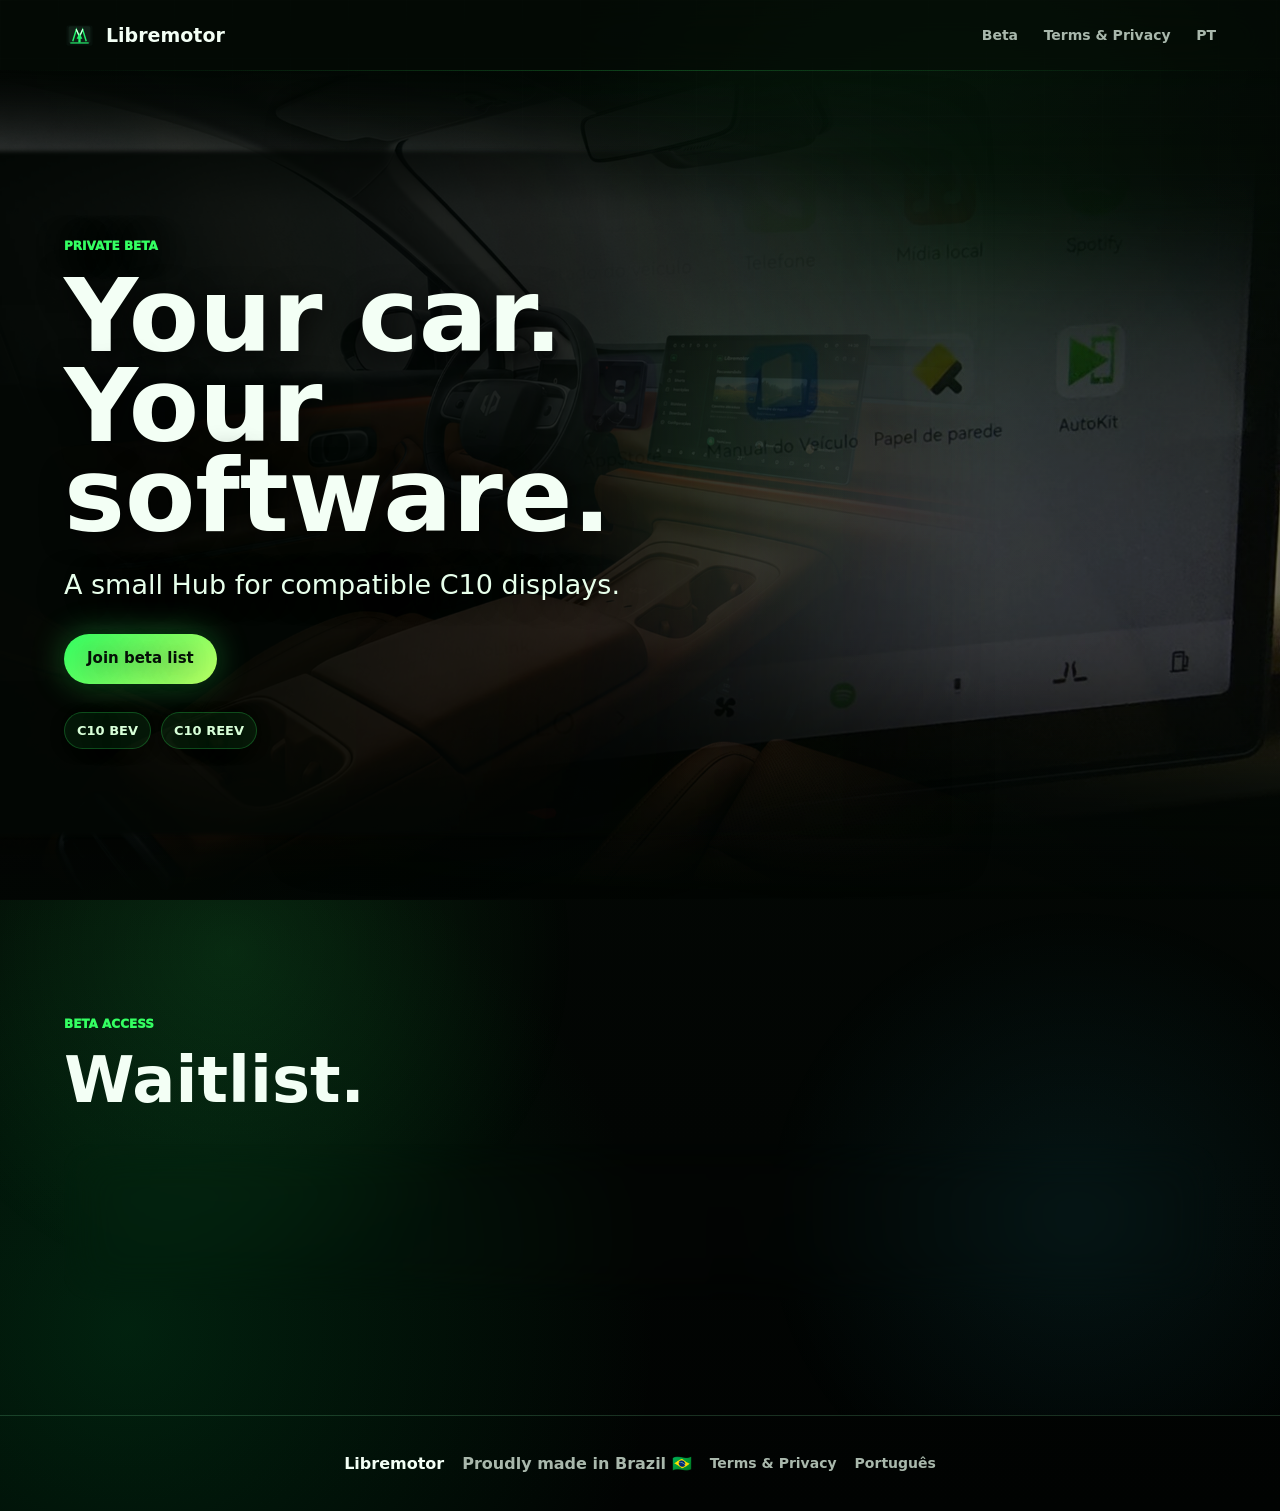
==== index.html @ 32a4e93a "Rewrite terms and privacy pages" ====
<!doctype html>
<html lang="en">
  <head>
    <meta charset="utf-8">
    <meta name="viewport" content="width=device-width, initial-scale=1">
    <meta
      name="description"
      content="Libremotor is a private beta Hub for compatible C10 vehicle displays, with owner-verified activation and local app builds."
    >
    <title>Libremotor - Private beta for vehicle displays</title>
    <link rel="icon" href="/assets/libremotor-icon.svg" type="image/svg+xml">
    <link rel="stylesheet" href="/styles.css">
    <script src="/signup.js" defer></script>
  </head>
  <body>
    <header class="topbar">
      <a class="brand" href="/" aria-label="Libremotor home">
        <span class="brand-mark" aria-hidden="true"></span>
        <span>Libremotor</span>
      </a>
      <nav aria-label="Primary navigation">
        <a href="#beta">Beta</a>
        <a href="/terms/">Terms & Privacy</a>
        <a href="/pt-BR/">PT</a>
      </nav>
    </header>

    <main>
      <section class="hero">
        <div class="hero-copy">
          <p class="eyebrow">Private beta</p>
          <h1>Your car. Your software.</h1>
          <p class="lead">
            A small Hub for compatible C10 displays.
          </p>
          <div class="hero-actions">
            <a class="button primary" href="#beta">Join beta list</a>
          </div>
          <div class="signal-row" aria-label="Current beta focus">
            <span>C10 BEV</span>
            <span>C10 REEV</span>
          </div>
        </div>
      </section>

      <section class="section beta" id="beta">
        <div class="section-title narrow">
          <p class="eyebrow">Beta access</p>
          <h2>Waitlist.</h2>
        </div>
        <form
          class="interest-form"
          data-interest-form
          data-locale="en"
          data-loading="Sending interest..."
          data-success="Interest recorded. We will contact you when your beta slot is ready."
          data-error="Could not submit right now. Please try again in a moment."
        >
          <label class="form-field">
            <span>Email</span>
            <input name="email" type="email" autocomplete="email" placeholder="you@example.com" required>
          </label>
          <label class="form-field">
            <span>Vehicle</span>
            <select name="vehicle_type" required>
              <option value="">Choose model</option>
              <option value="c10_bev">C10 BEV</option>
              <option value="c10_reev">C10 REEV</option>
            </select>
          </label>
          <label class="form-field">
            <span>Country</span>
            <input name="country" autocomplete="country-name" list="country-options-en" placeholder="Brazil" required>
          </label>
          <datalist id="country-options-en">
            <option value="Brazil"></option>
            <option value="Portugal"></option>
            <option value="United Kingdom"></option>
            <option value="Germany"></option>
            <option value="France"></option>
            <option value="Spain"></option>
            <option value="China"></option>
            <option value="United States"></option>
          </datalist>
          <button class="button primary" type="submit">Join beta list</button>
          <p class="form-status" role="status" data-form-status></p>
        </form>
      </section>
    </main>

    <footer>
      <span>Libremotor</span>
      <span class="footer-made">Proudly made in Brazil 🇧🇷</span>
      <a href="/terms/">Terms & Privacy</a>
      <a href="/pt-BR/">Português</a>
    </footer>
  </body>
</html>
---- styles.css ----
:root {
  color-scheme: dark;
  --bg: #030704;
  --bg-soft: #07100a;
  --panel: rgba(8, 17, 11, 0.76);
  --panel-strong: rgba(10, 24, 15, 0.92);
  --line: rgba(141, 255, 178, 0.18);
  --text: #f3fff5;
  --muted: #a9b8ac;
  --dim: rgba(243, 255, 245, 0.13);
  --green: #34ff62;
  --green-deep: #009940;
  --mint: #d8ffd8;
  --cyan: #39e8ff;
  --shadow: 0 34px 120px rgba(0, 0, 0, 0.55);
}

* {
  box-sizing: border-box;
}

html {
  scroll-behavior: smooth;
}

body {
  background:
    radial-gradient(circle at 74% 18%, rgba(52, 255, 98, 0.18), transparent 28%),
    radial-gradient(circle at 10% 88%, rgba(0, 153, 64, 0.2), transparent 30%),
    linear-gradient(180deg, #06110a 0%, #030704 52%, #010302 100%);
  color: var(--text);
  font-family: Inter, ui-sans-serif, system-ui, -apple-system, BlinkMacSystemFont, "Segoe UI", sans-serif;
  line-height: 1.5;
  margin: 0;
}

body::before {
  background:
    linear-gradient(rgba(216, 255, 216, 0.035) 1px, transparent 1px),
    linear-gradient(90deg, rgba(216, 255, 216, 0.025) 1px, transparent 1px);
  background-size: 58px 58px;
  content: "";
  inset: 0;
  mask-image: linear-gradient(to bottom, #000, transparent 74%);
  pointer-events: none;
  position: fixed;
}

body::after {
  background: linear-gradient(90deg, transparent, rgba(52, 255, 98, 0.24), transparent);
  content: "";
  height: 1px;
  left: 0;
  opacity: 0.9;
  position: fixed;
  right: 0;
  top: 70px;
  z-index: 30;
}

a {
  color: inherit;
}

.topbar {
  align-items: center;
  backdrop-filter: blur(22px);
  background: rgba(3, 7, 4, 0.72);
  display: flex;
  justify-content: space-between;
  min-height: 70px;
  padding: 0 clamp(18px, 5vw, 72px);
  position: sticky;
  top: 0;
  z-index: 20;
}

.brand,
nav,
footer,
.hero-actions,
.signal-row {
  align-items: center;
  display: flex;
}

.brand {
  font-size: 19px;
  font-weight: 850;
  gap: 11px;
  text-decoration: none;
}

.brand-mark {
  background: url("/assets/libremotor-icon.svg") center / contain no-repeat;
  display: inline-block;
  height: 31px;
  width: 31px;
}

.brand-mark.large {
  flex: 0 0 52px;
  height: 52px;
  width: 52px;
}

nav {
  gap: clamp(12px, 2vw, 28px);
}

nav a,
footer a {
  color: var(--muted);
  font-size: 14px;
  font-weight: 800;
  text-decoration: none;
}

nav a:hover,
footer a:hover {
  color: var(--text);
}

.hero {
  align-items: center;
  background:
    radial-gradient(circle at 54% 48%, rgba(52, 255, 98, 0.22), transparent 24%),
    linear-gradient(90deg, rgba(3, 7, 4, 0.96) 0%, rgba(3, 7, 4, 0.68) 38%, rgba(3, 7, 4, 0.46) 55%, rgba(3, 7, 4, 0.76) 100%);
  display: flex;
  min-height: calc(100vh - 70px);
  overflow: hidden;
  padding: 72px clamp(18px, 5vw, 72px) 56px;
  position: relative;
  isolation: isolate;
}

.hero::before {
  background-image:
    linear-gradient(180deg, rgba(3, 7, 4, 0.84) 0%, transparent 18%, transparent 82%, rgba(3, 7, 4, 0.9) 100%),
    linear-gradient(90deg, rgba(3, 7, 4, 0.12), rgba(3, 7, 4, 0.58) 68%, rgba(3, 7, 4, 0.98)),
    url("/assets/media/libremotor-cabin.jpg");
  background-position: center, center, center left;
  background-repeat: no-repeat;
  background-size: cover, cover, auto 108%;
  content: "";
  filter: saturate(1.04) contrast(1.05);
  inset: 0;
  mask-composite: intersect;
  mask-image:
    linear-gradient(90deg, #000 0%, rgba(0, 0, 0, 0.96) 34%, rgba(0, 0, 0, 0.42) 61%, transparent 78%),
    linear-gradient(180deg, transparent 0%, #000 16%, #000 84%, transparent 100%);
  opacity: 0.74;
  position: absolute;
  transform: none;
  transform-origin: center left;
  z-index: -3;
  -webkit-mask-composite: source-in;
  -webkit-mask-image:
    linear-gradient(90deg, #000 0%, rgba(0, 0, 0, 0.96) 34%, rgba(0, 0, 0, 0.42) 61%, transparent 78%),
    linear-gradient(180deg, transparent 0%, #000 16%, #000 84%, transparent 100%);
}

.hero::after {
  background-image:
    linear-gradient(180deg, rgba(3, 7, 4, 0.94) 0%, transparent 17%, transparent 82%, rgba(3, 7, 4, 0.98) 100%),
    linear-gradient(270deg, rgba(3, 7, 4, 0.1), rgba(3, 7, 4, 0.5) 58%, rgba(3, 7, 4, 0.98)),
    url("/assets/media/headunit-soft.png");
  background-position: center, center, center right;
  background-repeat: no-repeat;
  background-size: cover, cover, auto 82%;
  content: "";
  filter: saturate(1.08) contrast(0.98);
  inset: 0;
  mask-composite: intersect;
  mask-image:
    linear-gradient(270deg, #000 0%, rgba(0, 0, 0, 0.98) 36%, rgba(0, 0, 0, 0.38) 64%, transparent 80%),
    linear-gradient(180deg, transparent 0%, #000 18%, #000 82%, transparent 100%);
  opacity: 0.7;
  position: absolute;
  transform: none;
  transform-origin: center right;
  z-index: -4;
  -webkit-mask-composite: source-in;
  -webkit-mask-image:
    linear-gradient(270deg, #000 0%, rgba(0, 0, 0, 0.98) 36%, rgba(0, 0, 0, 0.38) 64%, transparent 80%),
    linear-gradient(180deg, transparent 0%, #000 18%, #000 82%, transparent 100%);
}

.hero-copy,
.section,
footer {
  position: relative;
  z-index: 1;
}

.hero-copy {
  max-width: 760px;
  text-shadow: 0 3px 28px rgba(0, 0, 0, 0.74);
}

.hero-copy::before {
  background:
    radial-gradient(circle at 0% 50%, rgba(3, 7, 4, 0.92), rgba(3, 7, 4, 0.48) 50%, transparent 76%),
    linear-gradient(90deg, rgba(3, 7, 4, 0.92), transparent);
  content: "";
  filter: blur(2px);
  inset: -86px -130px -86px -72px;
  position: absolute;
  z-index: -1;
}

.eyebrow {
  color: var(--green);
  font-size: 12px;
  font-weight: 950;
  letter-spacing: 0;
  margin: 0 0 16px;
  text-transform: uppercase;
}

h1,
h2,
p {
  margin-top: 0;
}

h1 {
  font-size: clamp(58px, 8vw, 118px);
  letter-spacing: 0;
  line-height: 0.88;
  margin-bottom: 26px;
  text-wrap: balance;
}

h2 {
  font-size: clamp(34px, 5vw, 72px);
  letter-spacing: 0;
  line-height: 0.98;
  margin-bottom: 18px;
  text-wrap: balance;
}

p {
  color: var(--muted);
}

.lead {
  color: #e7ffeb;
  font-size: clamp(19px, 2.2vw, 27px);
  line-height: 1.34;
  max-width: 650px;
}

.button {
  align-items: center;
  border-radius: 999px;
  display: inline-flex;
  font-size: 15px;
  font-weight: 900;
  justify-content: center;
  min-height: 50px;
  padding: 0 23px;
  text-decoration: none;
  transition: transform 160ms ease, border-color 160ms ease, background 160ms ease;
}

.button:hover {
  transform: translateY(-2px);
}

.button.primary {
  background: linear-gradient(135deg, var(--green), #b9ff63);
  border: 0;
  box-shadow: 0 0 34px rgba(52, 255, 98, 0.33);
  color: #041006;
}

.hero-actions {
  flex-wrap: wrap;
  gap: 12px;
  margin-top: 30px;
}

.signal-row {
  flex-wrap: wrap;
  gap: 10px;
  margin-top: 28px;
}

.signal-row span {
  background: rgba(52, 255, 98, 0.08);
  border: 1px solid rgba(52, 255, 98, 0.24);
  border-radius: 999px;
  color: var(--mint);
  font-size: 13px;
  font-weight: 850;
  padding: 8px 12px;
}

.section {
  padding: clamp(64px, 9vw, 124px) clamp(18px, 5vw, 72px);
}

.section-title {
  max-width: 860px;
}

.section-title.narrow {
  max-width: 740px;
}

.content {
  position: relative;
  z-index: 1;
}

.document {
  font-size: 17px;
  line-height: 1.68;
  margin: 0 auto;
  max-width: 1160px;
  padding: 74px clamp(18px, 5vw, 72px) 104px;
}

.document-hero {
  border-bottom: 1px solid var(--line);
  margin-bottom: 34px;
  padding-bottom: 34px;
}

.document h1 {
  font-size: 64px;
  letter-spacing: 0;
  line-height: 1;
  margin-bottom: 18px;
  max-width: 760px;
}

.document h2 {
  font-size: 30px;
  letter-spacing: 0;
  line-height: 1.14;
  margin: 0 0 12px;
}

.document h3 {
  color: var(--text);
  font-size: 18px;
  line-height: 1.28;
  margin: 0 0 10px;
}

.document p {
  color: rgba(232, 244, 234, 0.78);
  margin-bottom: 0;
}

.document-lead {
  color: #effff1;
  font-size: 23px;
  line-height: 1.38;
  max-width: 760px;
}

.policy-grid {
  display: grid;
  gap: 12px;
  grid-template-columns: repeat(4, minmax(0, 1fr));
  margin: 34px 0 62px;
}

.policy-card {
  background: rgba(255, 255, 255, 0.045);
  border: 1px solid rgba(141, 255, 178, 0.16);
  border-radius: 8px;
  min-width: 0;
  padding: 18px;
}

.policy-card span {
  color: var(--green);
  display: inline-block;
  font-size: 12px;
  font-weight: 950;
  margin-bottom: 16px;
}

.policy-card h2 {
  font-size: 20px;
  margin-bottom: 10px;
}

.policy-card p {
  font-size: 14px;
  line-height: 1.55;
}

.legal-section {
  border-top: 1px solid rgba(141, 255, 178, 0.16);
  margin-top: 44px;
  padding-top: 34px;
}

.section-kicker {
  color: var(--green);
  font-size: 12px;
  font-weight: 950;
  margin-bottom: 10px;
  text-transform: uppercase;
}

.clause-list {
  display: grid;
  gap: 0;
  margin-top: 22px;
}

.clause {
  border-top: 1px solid rgba(255, 255, 255, 0.095);
  display: grid;
  gap: 18px;
  grid-template-columns: minmax(220px, 0.36fr) minmax(0, 1fr);
  padding: 22px 0;
}

.clause h3 {
  grid-column: 1;
}

.clause p {
  grid-column: 2;
}

.clause p + p {
  margin-top: 12px;
}

.legal-callout {
  background:
    linear-gradient(135deg, rgba(52, 255, 98, 0.16), rgba(255, 255, 255, 0.045)),
    rgba(255, 255, 255, 0.04);
  border: 1px solid rgba(52, 255, 98, 0.26);
  border-radius: 8px;
  margin-top: 56px;
  padding: 26px;
}

.legal-callout h2 {
  margin-bottom: 10px;
}

.beta {
  background:
    radial-gradient(circle at 18% 10%, rgba(52, 255, 98, 0.12), transparent 30%),
    radial-gradient(circle at 84% 62%, rgba(57, 232, 255, 0.08), transparent 28%);
}

.interest-form {
  backdrop-filter: blur(24px);
  background: linear-gradient(140deg, rgba(255, 255, 255, 0.105), rgba(255, 255, 255, 0.04));
  border: 1px solid var(--line);
  border-radius: 26px;
  box-shadow: var(--shadow), inset 0 1px 0 rgba(255, 255, 255, 0.14);
  display: grid;
  gap: 16px;
  grid-template-columns: 1.15fr 0.72fr 0.9fr auto;
  margin-top: 32px;
  max-width: 1220px;
  padding: 18px;
}

.form-field {
  display: grid;
  gap: 8px;
  min-width: 0;
}

.form-field span {
  color: rgba(255, 255, 255, 0.76);
  font-size: 12px;
  font-weight: 900;
  text-transform: uppercase;
}

.form-field input,
.form-field select {
  appearance: none;
  background: rgba(2, 8, 5, 0.82);
  border: 1px solid rgba(255, 255, 255, 0.16);
  border-radius: 16px;
  color: var(--text);
  font: inherit;
  font-weight: 800;
  min-height: 56px;
  outline: none;
  padding: 0 15px;
  width: 100%;
}

.form-field input:focus,
.form-field select:focus {
  border-color: rgba(52, 255, 98, 0.76);
  box-shadow: 0 0 0 3px rgba(52, 255, 98, 0.14);
}

.interest-form button {
  align-self: end;
  min-height: 56px;
  white-space: nowrap;
}

.interest-form button:disabled {
  cursor: wait;
  opacity: 0.68;
}

.form-status {
  color: var(--muted);
  font-size: 14px;
  font-weight: 800;
  grid-column: 1 / -1;
  margin: 0;
  min-height: 20px;
}

.form-status[data-state="success"] {
  color: var(--green);
}

.form-status[data-state="error"] {
  color: #ff7474;
}

footer {
  border-top: 1px solid var(--line);
  gap: 18px;
  justify-content: center;
  min-height: 96px;
  padding: 18px;
}

footer span {
  font-weight: 900;
}

.footer-made {
  color: var(--muted);
}

@media (max-width: 1060px) {
  .policy-grid {
    grid-template-columns: repeat(2, minmax(0, 1fr));
  }

  .clause {
    grid-template-columns: 1fr;
  }

  .clause h3,
  .clause p {
    grid-column: auto;
  }

  .interest-form {
    grid-template-columns: 1fr;
  }

  .hero::before {
    background-size: cover, cover, auto 102%;
    opacity: 0.66;
  }

  .hero::after {
    background-size: cover, cover, auto 72%;
    opacity: 0.52;
  }

  .interest-form button {
    justify-self: start;
  }
}

@media (max-width: 680px) {
  .topbar {
    align-items: flex-start;
    flex-direction: column;
    gap: 12px;
    padding-block: 16px;
  }

  body::after {
    top: 111px;
  }

  nav {
    flex-wrap: wrap;
  }

  h1 {
    font-size: clamp(48px, 16vw, 72px);
  }

  .document {
    font-size: 16px;
    padding-bottom: 78px;
    padding-top: 52px;
  }

  .document h1 {
    font-size: 44px;
  }

  .document h2 {
    font-size: 25px;
  }

  .document-lead {
    font-size: 19px;
  }

  .policy-grid {
    grid-template-columns: 1fr;
  }

  .hero {
    padding-top: 42px;
  }

  .hero::before {
    background-position: center, center, center top;
    background-size: cover, cover, auto 74%;
    mask-image: linear-gradient(180deg, #000 0%, rgba(0, 0, 0, 0.54) 54%, transparent 100%);
    -webkit-mask-image: linear-gradient(180deg, #000 0%, rgba(0, 0, 0, 0.54) 54%, transparent 100%);
  }

  .hero::after {
    background-position: center, center, right bottom;
    background-size: cover, cover, auto 58%;
    mask-image: linear-gradient(0deg, #000 0%, rgba(0, 0, 0, 0.48) 52%, transparent 100%);
    opacity: 0.42;
    -webkit-mask-image: linear-gradient(0deg, #000 0%, rgba(0, 0, 0, 0.48) 52%, transparent 100%);
  }
}
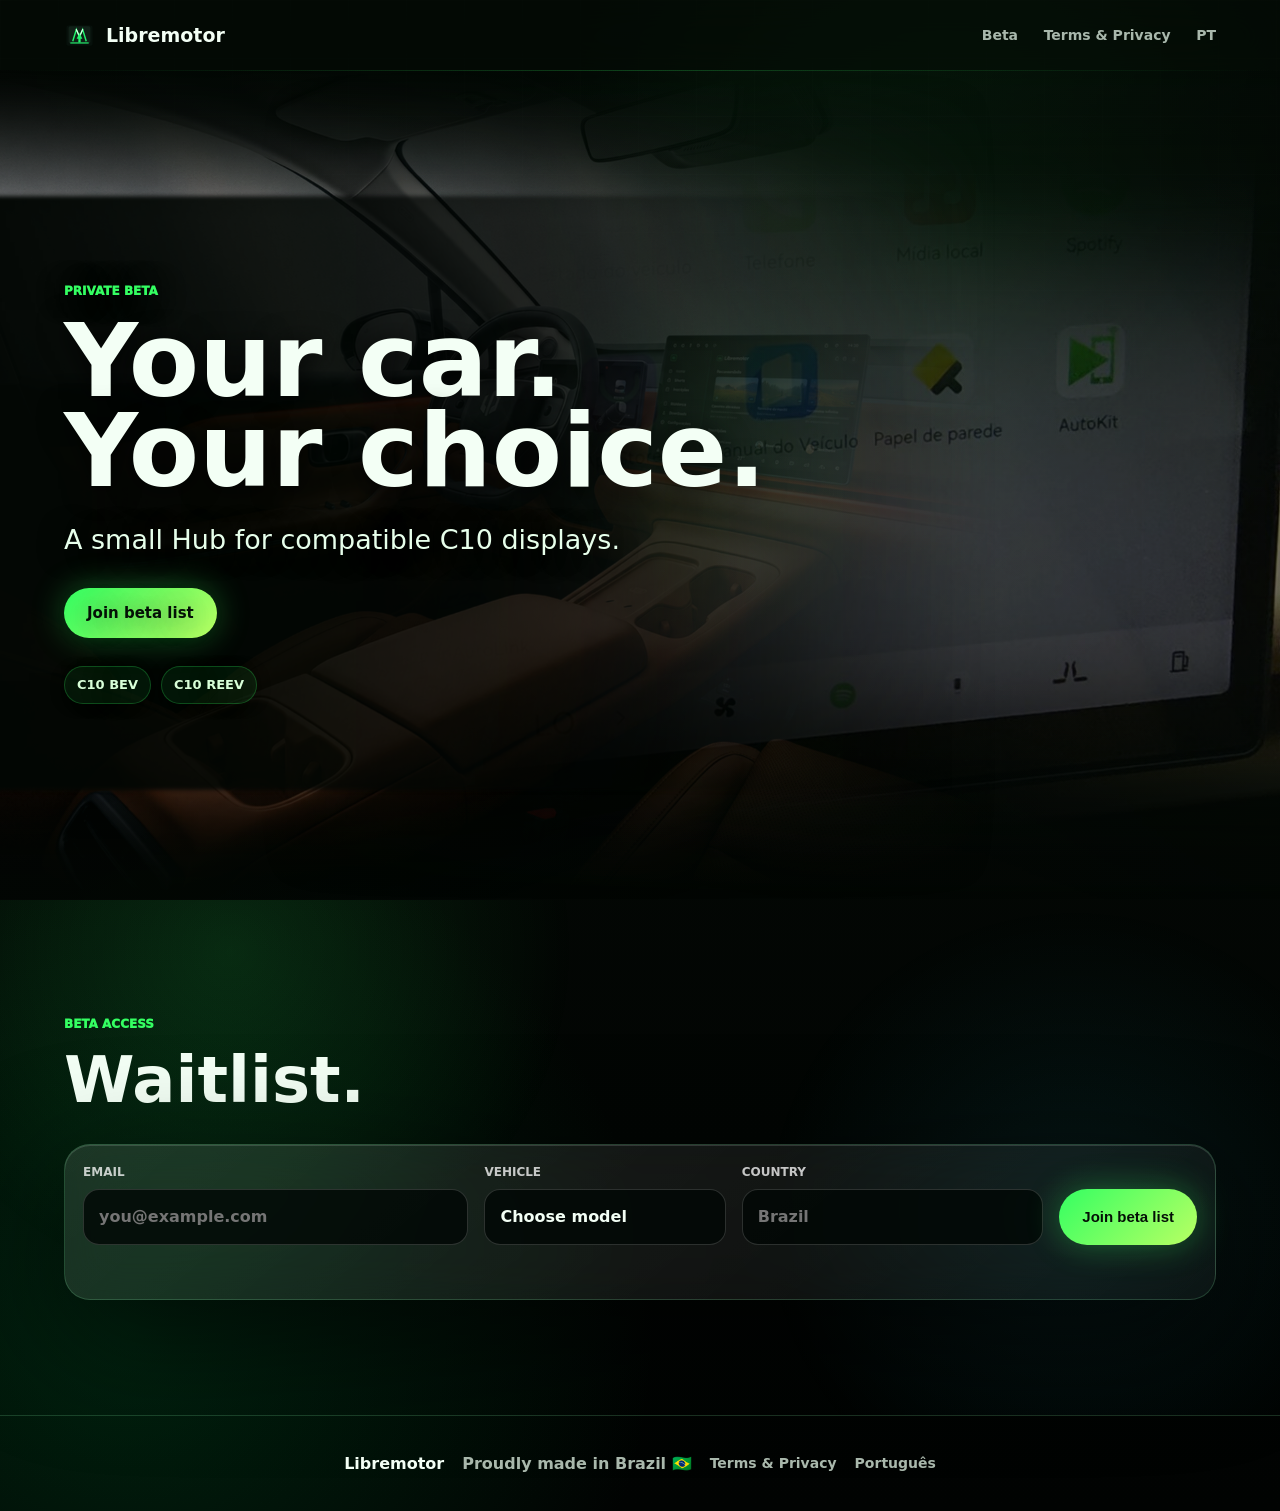
==== commit 4f2f61e3: "Update landing hero slogan" ====
--- a/index.html
+++ b/index.html
@@ -29,7 +29,7 @@
       <section class="hero">
         <div class="hero-copy">
           <p class="eyebrow">Private beta</p>
-          <h1>Your car. Your software.</h1>
+          <h1>Your car. Your choice.</h1>
           <p class="lead">
             A small Hub for compatible C10 displays.
           </p>
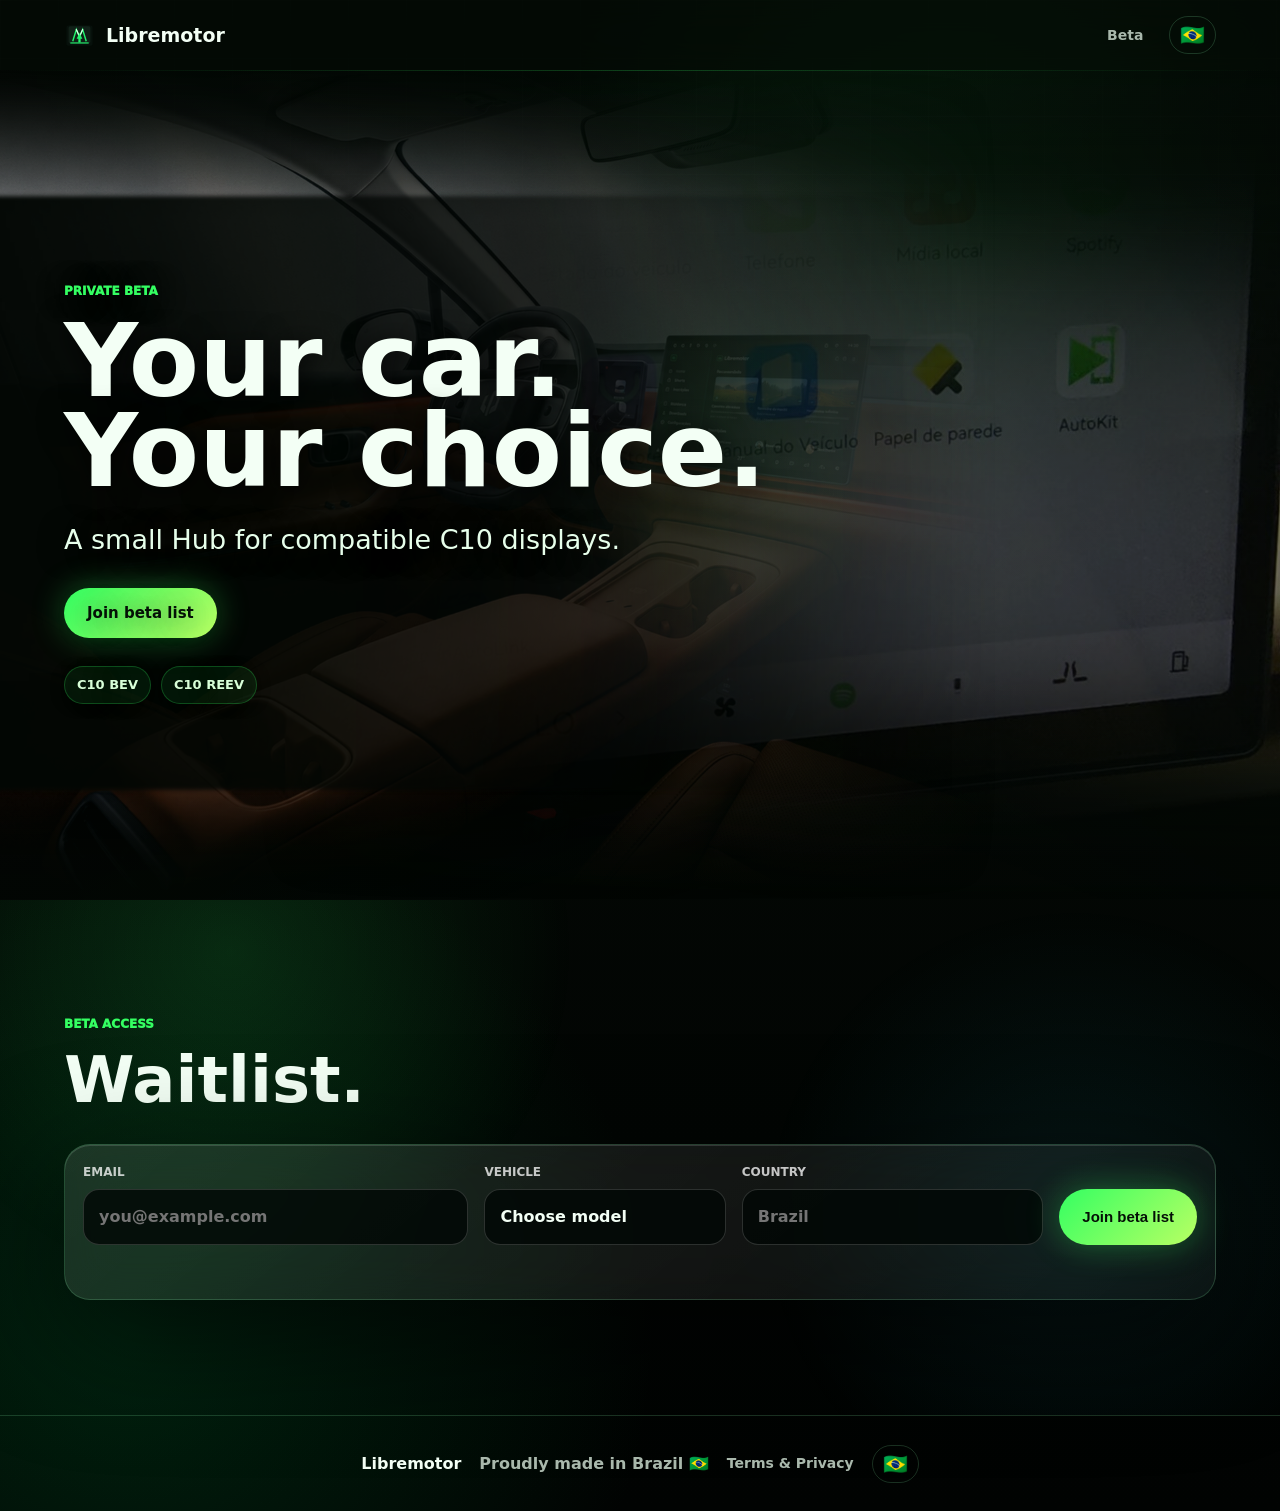
==== commit 41630b81: "Move legal links to footer and use flag language switcher" ====
--- a/index.html
+++ b/index.html
@@ -20,8 +20,7 @@
       </a>
       <nav aria-label="Primary navigation">
         <a href="#beta">Beta</a>
-        <a href="/terms/">Terms & Privacy</a>
-        <a href="/pt-BR/">PT</a>
+        <a class="language-link" href="/pt-BR/" aria-label="Português do Brasil" title="Português do Brasil">🇧🇷</a>
       </nav>
     </header>
 
@@ -92,7 +91,7 @@
       <span>Libremotor</span>
       <span class="footer-made">Proudly made in Brazil 🇧🇷</span>
       <a href="/terms/">Terms & Privacy</a>
-      <a href="/pt-BR/">Português</a>
+      <a class="language-link" href="/pt-BR/" aria-label="Português do Brasil" title="Português do Brasil">🇧🇷</a>
     </footer>
   </body>
 </html>
--- a/styles.css
+++ b/styles.css
@@ -119,6 +119,25 @@
 nav a:hover,
 footer a:hover {
   color: var(--text);
+}
+
+.language-link {
+  align-items: center;
+  border: 1px solid rgba(141, 255, 178, 0.18);
+  border-radius: 999px;
+  display: inline-flex;
+  font-size: 20px;
+  height: 38px;
+  justify-content: center;
+  line-height: 1;
+  min-width: 42px;
+  padding: 0 10px;
+  text-decoration: none;
+}
+
+.language-link:hover {
+  background: rgba(52, 255, 98, 0.08);
+  border-color: rgba(52, 255, 98, 0.38);
 }
 
 .hero {
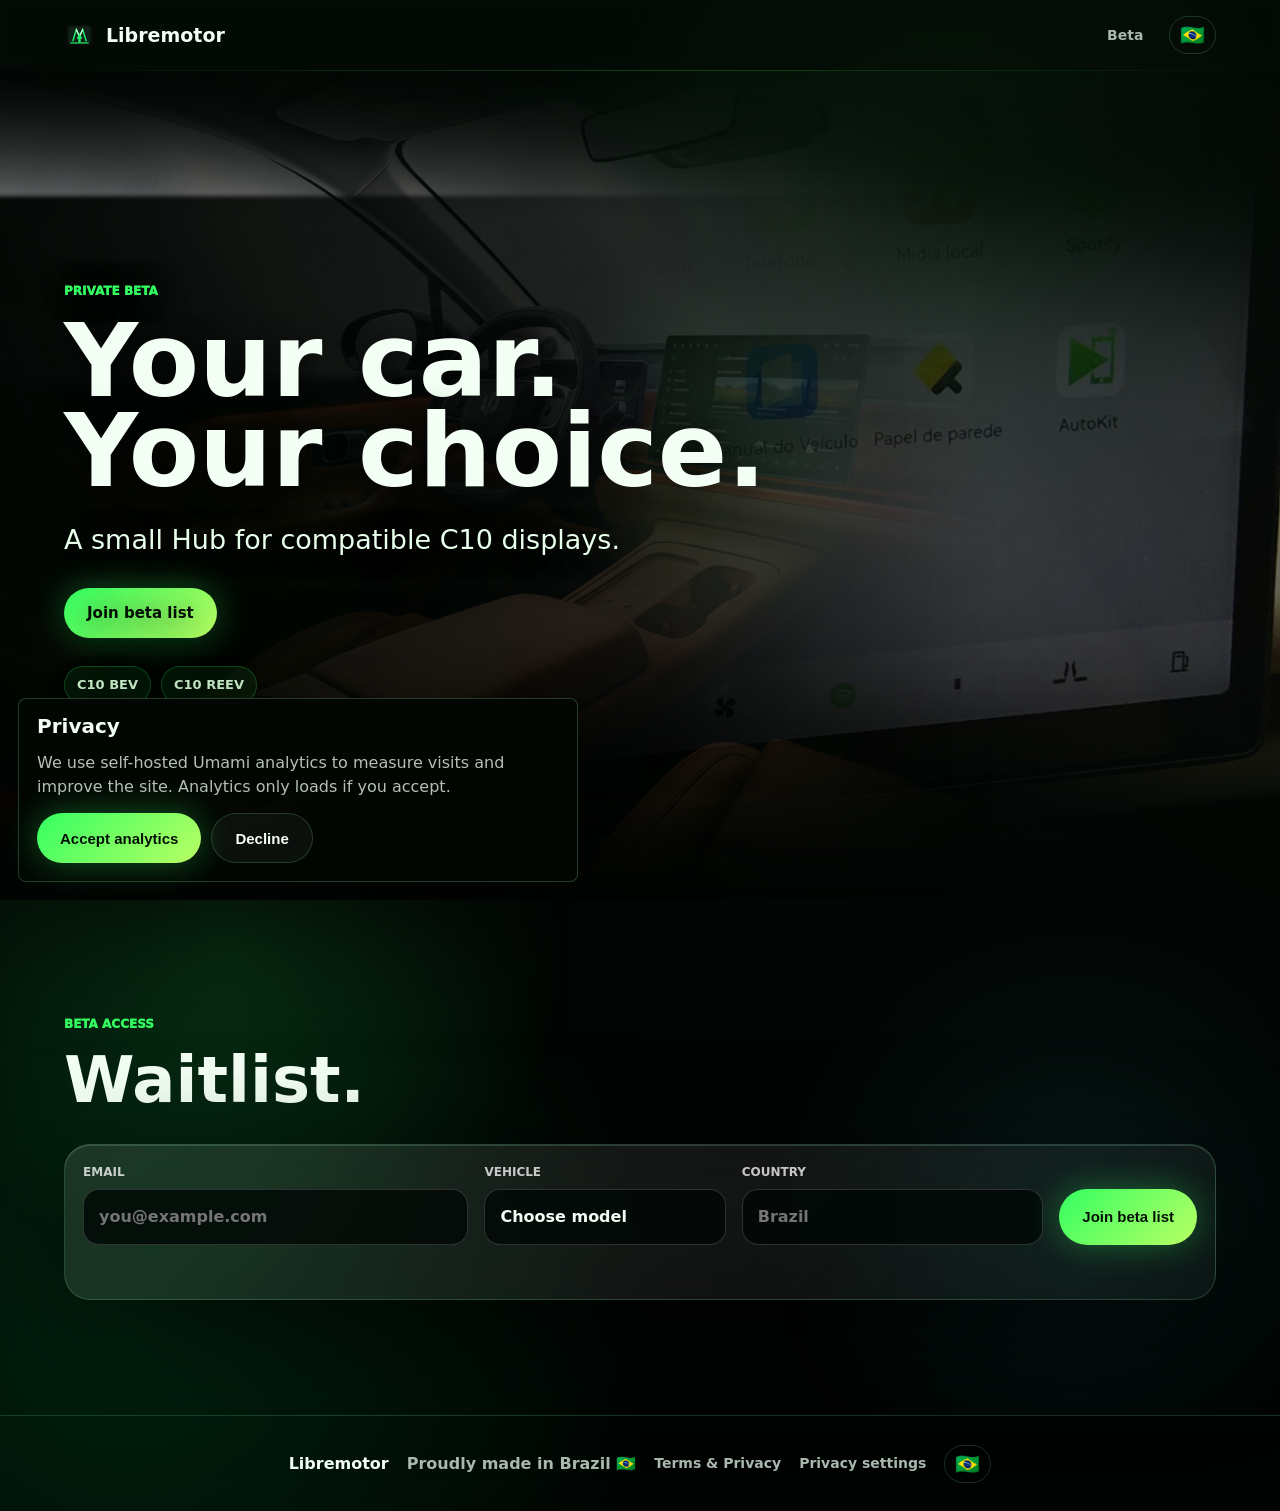
==== commit 0cc39f36: "Add admin console and analytics consent" ====
--- a/index.html
+++ b/index.html
@@ -10,6 +10,7 @@
     <title>Libremotor - Private beta for vehicle displays</title>
     <link rel="icon" href="/assets/libremotor-icon.svg" type="image/svg+xml">
     <link rel="stylesheet" href="/styles.css">
+    <script src="/privacy.js" defer></script>
     <script src="/signup.js" defer></script>
   </head>
   <body>
@@ -91,6 +92,7 @@
       <span>Libremotor</span>
       <span class="footer-made">Proudly made in Brazil 🇧🇷</span>
       <a href="/terms/">Terms & Privacy</a>
+      <button class="footer-link" type="button" data-privacy-settings>Privacy settings</button>
       <a class="language-link" href="/pt-BR/" aria-label="Português do Brasil" title="Português do Brasil">🇧🇷</a>
     </footer>
   </body>
--- a/styles.css
+++ b/styles.css
@@ -118,6 +118,22 @@
 
 nav a:hover,
 footer a:hover {
+  color: var(--text);
+}
+
+.footer-link {
+  appearance: none;
+  background: none;
+  border: 0;
+  color: var(--muted);
+  cursor: pointer;
+  font: inherit;
+  font-size: 14px;
+  font-weight: 800;
+  padding: 0;
+}
+
+.footer-link:hover {
   color: var(--text);
 }
 
@@ -294,6 +310,12 @@
   color: #041006;
 }
 
+.button.subtle {
+  background: rgba(255, 255, 255, 0.045);
+  border: 1px solid rgba(141, 255, 178, 0.18);
+  color: var(--text);
+}
+
 .hero-actions {
   flex-wrap: wrap;
   gap: 12px;
@@ -466,6 +488,162 @@
 
 .legal-callout h2 {
   margin-bottom: 10px;
+}
+
+.admin-auth {
+  align-items: end;
+  background: rgba(255, 255, 255, 0.045);
+  border: 1px solid rgba(141, 255, 178, 0.16);
+  border-radius: 8px;
+  display: grid;
+  gap: 14px;
+  grid-template-columns: minmax(260px, 1fr) auto auto;
+  margin: 30px 0 18px;
+  padding: 18px;
+}
+
+.admin-toolbar,
+.admin-actions,
+.table-header {
+  align-items: center;
+  display: flex;
+}
+
+.admin-toolbar {
+  gap: 18px;
+  justify-content: space-between;
+  margin-bottom: 18px;
+}
+
+.admin-actions {
+  flex-wrap: wrap;
+  gap: 10px;
+}
+
+.metrics-grid {
+  display: grid;
+  gap: 12px;
+  grid-template-columns: repeat(4, minmax(0, 1fr));
+  margin: 22px 0;
+}
+
+.metric-card,
+.admin-panel {
+  background: rgba(255, 255, 255, 0.045);
+  border: 1px solid rgba(141, 255, 178, 0.16);
+  border-radius: 8px;
+}
+
+.metric-card {
+  padding: 18px;
+}
+
+.metric-card span {
+  color: var(--muted);
+  display: block;
+  font-size: 12px;
+  font-weight: 950;
+  margin-bottom: 8px;
+  text-transform: uppercase;
+}
+
+.metric-card strong {
+  color: var(--text);
+  font-size: 34px;
+  line-height: 1;
+}
+
+.admin-panels {
+  display: grid;
+  gap: 12px;
+  grid-template-columns: repeat(2, minmax(0, 1fr));
+  margin: 22px 0;
+}
+
+.admin-panel {
+  padding: 18px;
+}
+
+.admin-panel h2,
+.table-header h2 {
+  font-size: 24px;
+}
+
+.stat-list {
+  display: grid;
+  gap: 12px;
+}
+
+.stat-row div {
+  align-items: center;
+  display: flex;
+  justify-content: space-between;
+  margin-bottom: 6px;
+}
+
+.stat-row strong,
+.stat-row span {
+  font-size: 14px;
+}
+
+.stat-row span {
+  color: var(--muted);
+  font-weight: 900;
+}
+
+.stat-row i {
+  background: linear-gradient(90deg, var(--green), rgba(52, 255, 98, 0.12));
+  border-radius: 999px;
+  display: block;
+  height: 5px;
+}
+
+.admin-table-wrap {
+  margin-top: 28px;
+}
+
+.table-header {
+  gap: 16px;
+  justify-content: space-between;
+  margin-bottom: 12px;
+}
+
+.form-field.compact {
+  max-width: 360px;
+  width: min(100%, 360px);
+}
+
+.table-scroll {
+  border: 1px solid rgba(141, 255, 178, 0.16);
+  border-radius: 8px;
+  overflow-x: auto;
+}
+
+.admin-table {
+  border-collapse: collapse;
+  min-width: 980px;
+  width: 100%;
+}
+
+.admin-table th,
+.admin-table td {
+  border-bottom: 1px solid rgba(255, 255, 255, 0.08);
+  padding: 13px 14px;
+  text-align: left;
+  vertical-align: top;
+}
+
+.admin-table th {
+  background: rgba(52, 255, 98, 0.08);
+  color: var(--text);
+  font-size: 12px;
+  font-weight: 950;
+  text-transform: uppercase;
+}
+
+.admin-table td {
+  color: rgba(232, 244, 234, 0.82);
+  font-size: 14px;
 }
 
 .beta {
@@ -566,7 +744,45 @@
   color: var(--muted);
 }
 
+.consent-banner {
+  background: rgba(3, 7, 4, 0.94);
+  border: 1px solid rgba(141, 255, 178, 0.22);
+  border-radius: 8px;
+  bottom: 18px;
+  box-shadow: var(--shadow);
+  display: grid;
+  gap: 14px;
+  left: 18px;
+  max-width: 560px;
+  padding: 18px;
+  position: fixed;
+  right: 18px;
+  z-index: 60;
+}
+
+.consent-banner h2 {
+  font-size: 20px;
+  margin: 0;
+}
+
+.consent-banner p {
+  color: rgba(232, 244, 234, 0.78);
+  margin: 0;
+}
+
+.consent-actions {
+  display: flex;
+  flex-wrap: wrap;
+  gap: 10px;
+}
+
 @media (max-width: 1060px) {
+  .admin-auth,
+  .metrics-grid,
+  .admin-panels {
+    grid-template-columns: 1fr;
+  }
+
   .policy-grid {
     grid-template-columns: repeat(2, minmax(0, 1fr));
   }
@@ -641,6 +857,12 @@
     grid-template-columns: 1fr;
   }
 
+  .admin-toolbar,
+  .table-header {
+    align-items: flex-start;
+    flex-direction: column;
+  }
+
   .hero {
     padding-top: 42px;
   }
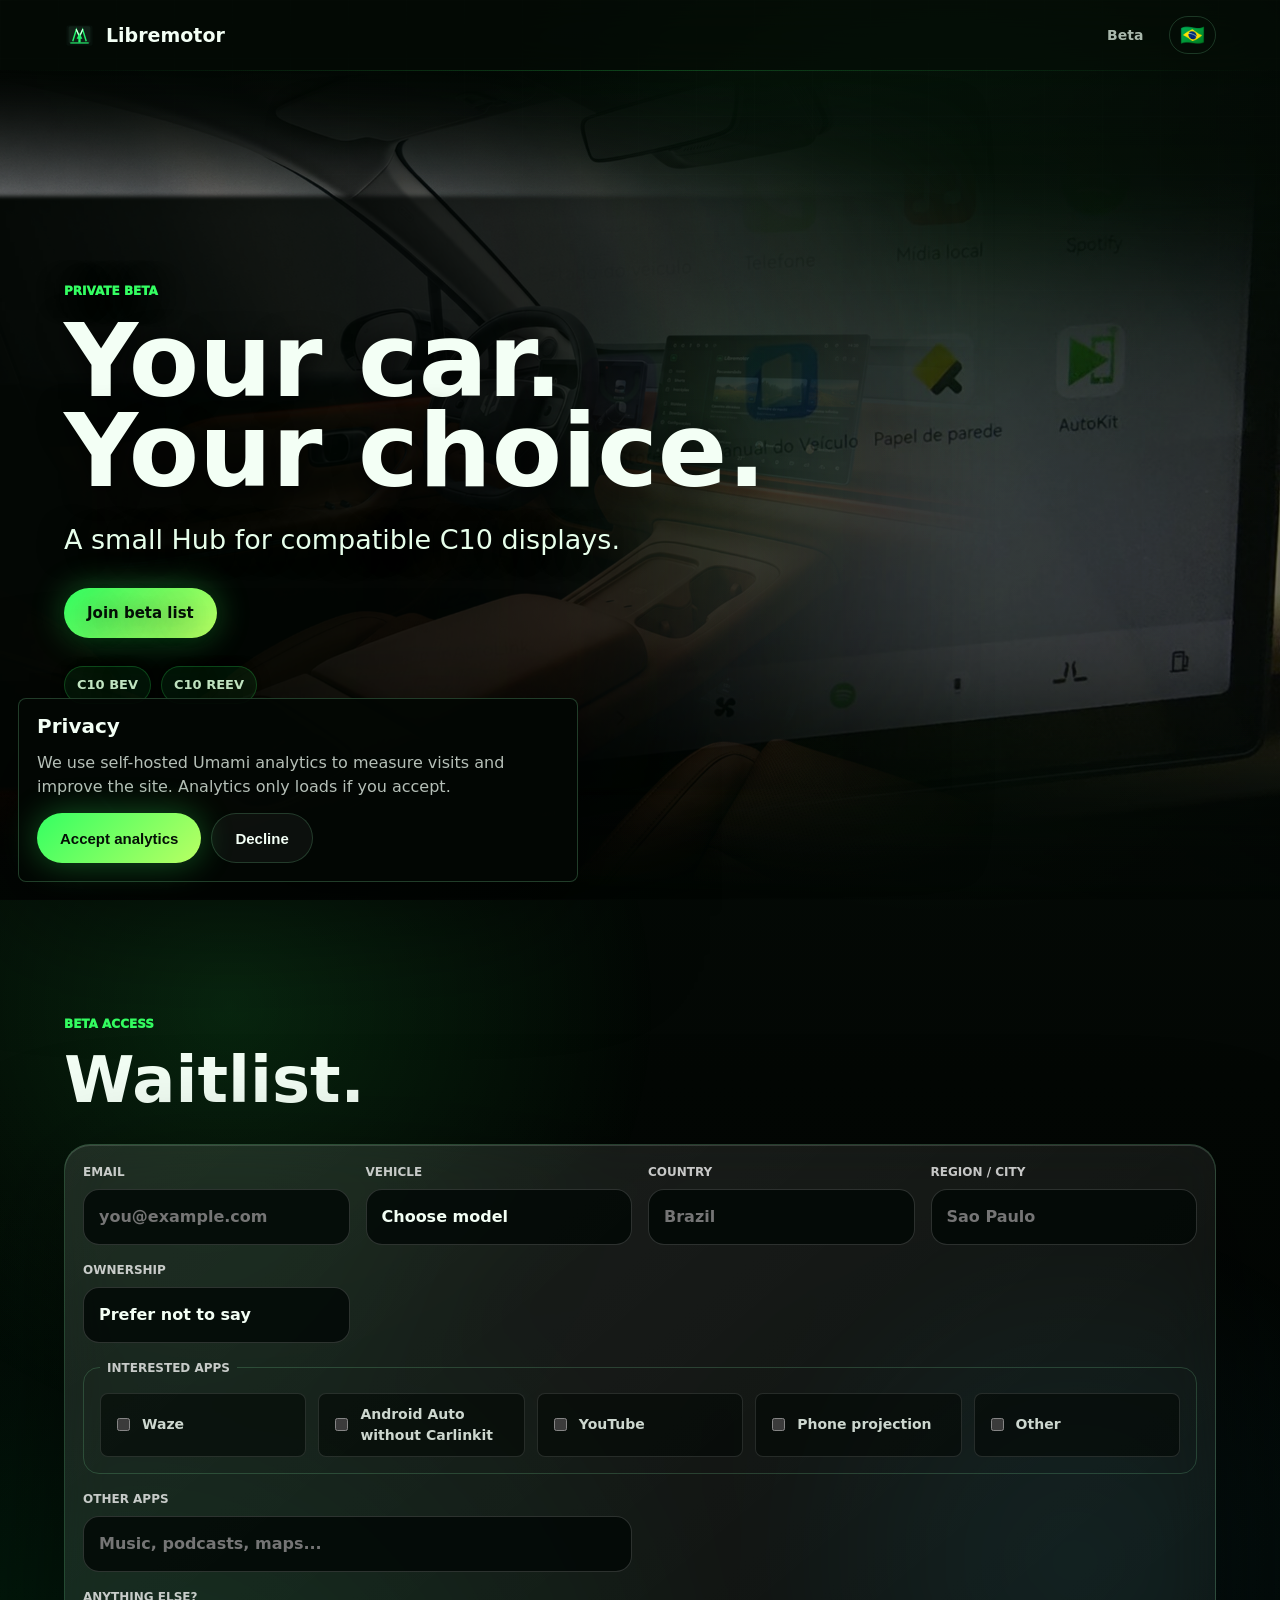
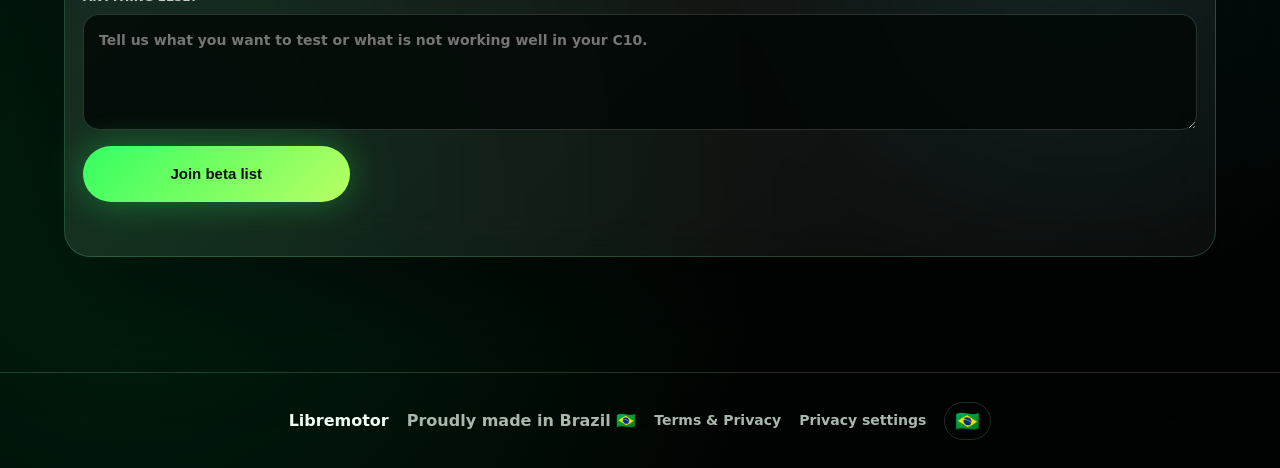
==== commit 07b37d21: "Publish safer beta waitlist" ====
--- a/index.html
+++ b/index.html
@@ -8,6 +8,7 @@
       content="Libremotor is a private beta Hub for compatible C10 vehicle displays, with owner-verified activation and local app builds."
     >
     <title>Libremotor - Private beta for vehicle displays</title>
+    <meta name="turnstile-site-key" content="">
     <link rel="icon" href="/assets/libremotor-icon.svg" type="image/svg+xml">
     <link rel="stylesheet" href="/styles.css">
     <script src="/privacy.js" defer></script>
@@ -72,6 +73,10 @@
             <span>Country</span>
             <input name="country" autocomplete="country-name" list="country-options-en" placeholder="Brazil" required>
           </label>
+          <label class="form-field">
+            <span>Region / city</span>
+            <input name="region" autocomplete="address-level1" placeholder="Sao Paulo">
+          </label>
           <datalist id="country-options-en">
             <option value="Brazil"></option>
             <option value="Portugal"></option>
@@ -82,6 +87,35 @@
             <option value="China"></option>
             <option value="United States"></option>
           </datalist>
+          <label class="form-field">
+            <span>Ownership</span>
+            <select name="ownership_duration">
+              <option value="">Prefer not to say</option>
+              <option value="shopping">Still deciding / buying soon</option>
+              <option value="under_1_month">Under 1 month</option>
+              <option value="1_6_months">1-6 months</option>
+              <option value="6_12_months">6-12 months</option>
+              <option value="over_1_year">Over 1 year</option>
+            </select>
+          </label>
+          <fieldset class="interest-options">
+            <legend>Interested apps</legend>
+            <label><input name="app_interests" type="checkbox" value="waze"> Waze</label>
+            <label><input name="app_interests" type="checkbox" value="android_auto_no_carlinkit"> Android Auto without Carlinkit</label>
+            <label><input name="app_interests" type="checkbox" value="youtube"> YouTube</label>
+            <label><input name="app_interests" type="checkbox" value="openautolink"> Phone projection</label>
+            <label><input name="app_interests" type="checkbox" value="other"> Other</label>
+          </fieldset>
+          <label class="form-field wide">
+            <span>Other apps</span>
+            <input name="other_app_interest" type="text" maxlength="160" placeholder="Music, podcasts, maps...">
+          </label>
+          <label class="form-field full">
+            <span>Anything else?</span>
+            <textarea name="notes" rows="4" maxlength="1000" placeholder="Tell us what you want to test or what is not working well in your C10."></textarea>
+          </label>
+          <input class="bot-field" name="website" type="text" tabindex="-1" autocomplete="off" aria-hidden="true">
+          <div class="turnstile-slot" data-turnstile hidden></div>
           <button class="button primary" type="submit">Join beta list</button>
           <p class="form-status" role="status" data-form-status></p>
         </form>
--- a/styles.css
+++ b/styles.css
@@ -490,6 +490,18 @@
   margin-bottom: 10px;
 }
 
+.admin-login {
+  margin-inline: auto;
+  max-width: 860px;
+}
+
+.admin-shell[hidden],
+.admin-login[hidden],
+[data-tab-panel][hidden],
+.invite-output[hidden] {
+  display: none !important;
+}
+
 .admin-auth {
   align-items: end;
   background: rgba(255, 255, 255, 0.045);
@@ -502,6 +514,45 @@
   padding: 18px;
 }
 
+.admin-hero {
+  align-items: end;
+  display: flex;
+  gap: 24px;
+  justify-content: space-between;
+}
+
+.admin-tabs {
+  background: rgba(255, 255, 255, 0.04);
+  border: 1px solid rgba(141, 255, 178, 0.16);
+  border-radius: 8px;
+  display: flex;
+  gap: 8px;
+  margin: 28px 0 18px;
+  padding: 8px;
+}
+
+.admin-tabs button,
+.row-actions button {
+  appearance: none;
+  background: transparent;
+  border: 0;
+  color: var(--muted);
+  cursor: pointer;
+  font: inherit;
+  font-size: 13px;
+  font-weight: 950;
+}
+
+.admin-tabs button {
+  border-radius: 8px;
+  padding: 12px 16px;
+}
+
+.admin-tabs button.is-active {
+  background: rgba(52, 255, 98, 0.16);
+  color: var(--text);
+}
+
 .admin-toolbar,
 .admin-actions,
 .table-header {
@@ -518,6 +569,25 @@
 .admin-actions {
   flex-wrap: wrap;
   gap: 10px;
+}
+
+.admin-form-grid {
+  background: rgba(255, 255, 255, 0.045);
+  border: 1px solid rgba(141, 255, 178, 0.16);
+  border-radius: 8px;
+  display: grid;
+  gap: 14px;
+  grid-template-columns: repeat(5, minmax(0, 1fr)) auto;
+  margin: 22px 0;
+  padding: 18px;
+}
+
+.invite-form {
+  grid-template-columns: repeat(3, minmax(0, 1fr));
+}
+
+.invite-form .button {
+  align-self: end;
 }
 
 .metrics-grid {
@@ -646,6 +716,115 @@
   font-size: 14px;
 }
 
+.clickable-row {
+  cursor: pointer;
+}
+
+.clickable-row:hover,
+.clickable-row:focus-visible {
+  background: rgba(52, 255, 98, 0.08);
+  outline: none;
+}
+
+.table-pagination {
+  align-items: center;
+  color: rgba(232, 244, 234, 0.74);
+  display: flex;
+  font-size: 13px;
+  font-weight: 900;
+  justify-content: space-between;
+  padding-top: 12px;
+}
+
+.table-pagination .button:disabled {
+  cursor: not-allowed;
+  opacity: 0.45;
+}
+
+.row-actions {
+  display: flex;
+  flex-wrap: wrap;
+  gap: 8px;
+}
+
+.row-actions button {
+  border: 1px solid rgba(141, 255, 178, 0.22);
+  border-radius: 999px;
+  color: var(--text);
+  padding: 7px 9px;
+}
+
+.row-actions button:hover {
+  border-color: rgba(52, 255, 98, 0.72);
+}
+
+.status-pill {
+  border: 1px solid rgba(141, 255, 178, 0.24);
+  border-radius: 999px;
+  color: var(--text);
+  display: inline-flex;
+  font-size: 12px;
+  font-weight: 950;
+  padding: 5px 9px;
+}
+
+.status-pill.trial {
+  background: rgba(57, 232, 255, 0.12);
+  border-color: rgba(57, 232, 255, 0.32);
+}
+
+.status-pill.lifetime {
+  background: rgba(52, 255, 98, 0.12);
+}
+
+.status-pill.expired,
+.status-pill.disabled {
+  background: rgba(255, 90, 95, 0.12);
+  border-color: rgba(255, 90, 95, 0.32);
+}
+
+.checkbox-field > label {
+  align-items: center;
+  color: rgba(232, 244, 234, 0.82);
+  display: flex;
+  font-size: 14px;
+  font-weight: 800;
+  gap: 8px;
+  min-height: 56px;
+}
+
+.checkbox-field input {
+  appearance: auto;
+  background: initial;
+  min-height: auto;
+  width: auto;
+}
+
+.form-field textarea {
+  background: rgba(2, 8, 5, 0.82);
+  border: 1px solid rgba(255, 255, 255, 0.16);
+  border-radius: 16px;
+  color: var(--text);
+  font: inherit;
+  font-size: 14px;
+  font-weight: 700;
+  outline: none;
+  padding: 15px;
+  resize: vertical;
+  width: 100%;
+}
+
+.invite-output {
+  display: grid;
+  gap: 14px;
+}
+
+.invite-code {
+  color: var(--green);
+  font-size: 18px;
+  font-weight: 950;
+}
+
 .beta {
   background:
     radial-gradient(circle at 18% 10%, rgba(52, 255, 98, 0.12), transparent 30%),
@@ -660,7 +839,7 @@
   box-shadow: var(--shadow), inset 0 1px 0 rgba(255, 255, 255, 0.14);
   display: grid;
   gap: 16px;
-  grid-template-columns: 1.15fr 0.72fr 0.9fr auto;
+  grid-template-columns: repeat(4, minmax(0, 1fr));
   margin-top: 32px;
   max-width: 1220px;
   padding: 18px;
@@ -677,6 +856,15 @@
   font-size: 12px;
   font-weight: 900;
   text-transform: uppercase;
+}
+
+.form-field.wide {
+  grid-column: span 2;
+}
+
+.form-field.full,
+.interest-options {
+  grid-column: 1 / -1;
 }
 
 .form-field input,
@@ -695,9 +883,61 @@
 }
 
 .form-field input:focus,
-.form-field select:focus {
+.form-field select:focus,
+.form-field textarea:focus {
   border-color: rgba(52, 255, 98, 0.76);
   box-shadow: 0 0 0 3px rgba(52, 255, 98, 0.14);
+}
+
+.interest-options {
+  border: 1px solid rgba(141, 255, 178, 0.18);
+  border-radius: 16px;
+  display: grid;
+  gap: 12px;
+  grid-template-columns: repeat(5, minmax(0, 1fr));
+  margin: 0;
+  padding: 16px;
+}
+
+.interest-options legend {
+  color: rgba(255, 255, 255, 0.76);
+  font-size: 12px;
+  font-weight: 900;
+  padding: 0 7px;
+  text-transform: uppercase;
+}
+
+.interest-options label {
+  align-items: center;
+  background: rgba(2, 8, 5, 0.58);
+  border: 1px solid rgba(255, 255, 255, 0.12);
+  border-radius: 8px;
+  color: rgba(232, 244, 234, 0.88);
+  display: flex;
+  font-size: 14px;
+  font-weight: 850;
+  gap: 9px;
+  min-height: 46px;
+  padding: 10px 12px;
+}
+
+.interest-options input {
+  accent-color: var(--green);
+  flex: 0 0 auto;
+}
+
+.bot-field {
+  height: 1px;
+  left: -10000px;
+  opacity: 0;
+  position: absolute;
+  width: 1px;
+}
+
+.turnstile-slot {
+  align-self: end;
+  grid-column: span 2;
+  min-height: 65px;
 }
 
 .interest-form button {
@@ -778,11 +1018,18 @@
 
 @media (max-width: 1060px) {
   .admin-auth,
+  .admin-form-grid,
+  .invite-form,
   .metrics-grid,
   .admin-panels {
     grid-template-columns: 1fr;
   }
 
+  .admin-hero {
+    align-items: flex-start;
+    flex-direction: column;
+  }
+
   .policy-grid {
     grid-template-columns: repeat(2, minmax(0, 1fr));
   }
@@ -797,6 +1044,15 @@
   }
 
   .interest-form {
+    grid-template-columns: 1fr;
+  }
+
+  .form-field.wide,
+  .turnstile-slot {
+    grid-column: 1 / -1;
+  }
+
+  .interest-options {
     grid-template-columns: 1fr;
   }
 
@@ -858,9 +1114,14 @@
   }
 
   .admin-toolbar,
+  .admin-tabs,
   .table-header {
     align-items: flex-start;
     flex-direction: column;
+  }
+
+  .admin-tabs button {
+    width: 100%;
   }
 
   .hero {
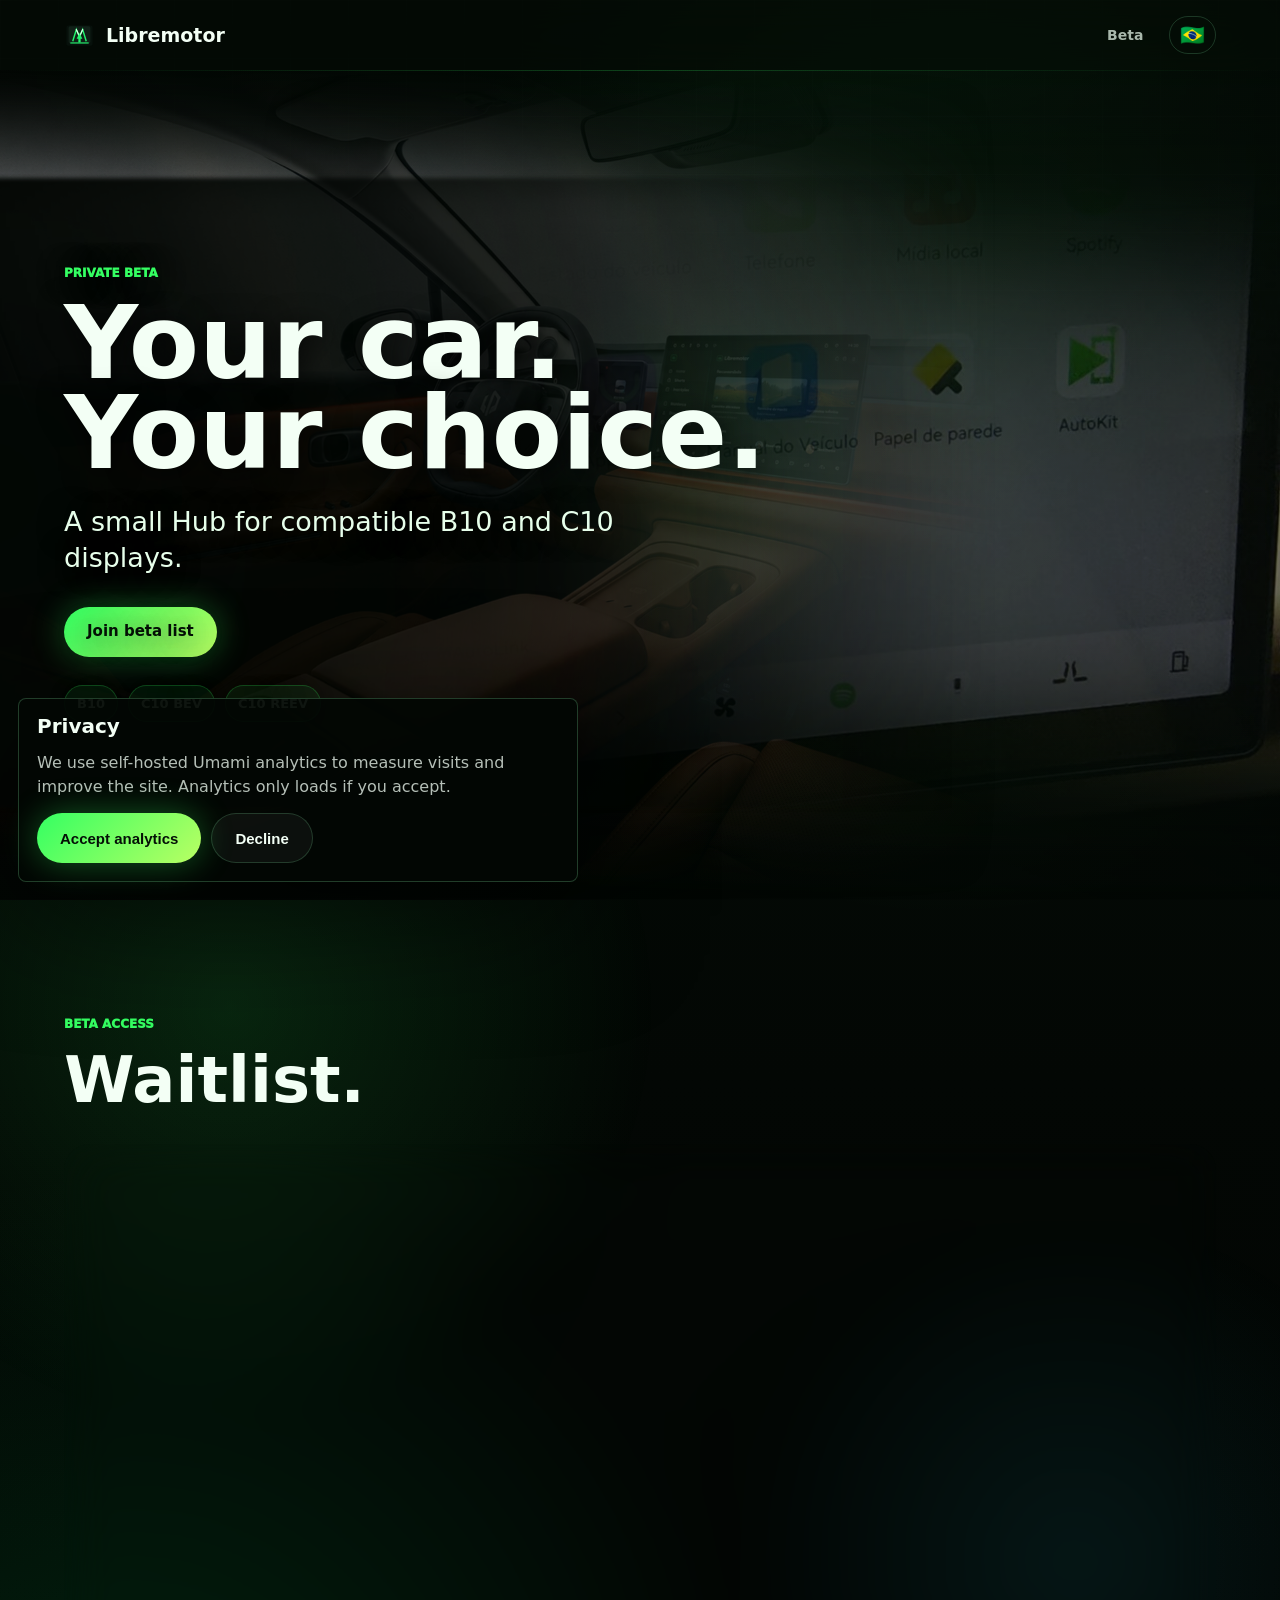
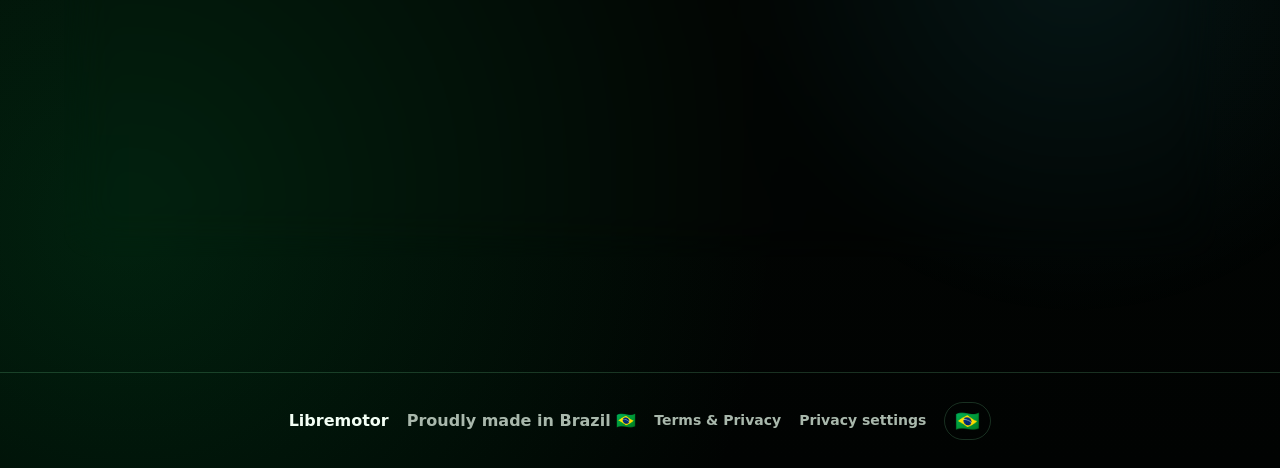
==== commit 33348e30: "Add B10 waitlist option and Turnstile site key" ====
--- a/index.html
+++ b/index.html
@@ -5,10 +5,10 @@
     <meta name="viewport" content="width=device-width, initial-scale=1">
     <meta
       name="description"
-      content="Libremotor is a private beta Hub for compatible C10 vehicle displays, with owner-verified activation and local app builds."
+      content="Libremotor is a private beta Hub for compatible B10 and C10 vehicle displays, with owner-verified activation and local app builds."
     >
     <title>Libremotor - Private beta for vehicle displays</title>
-    <meta name="turnstile-site-key" content="">
+    <meta name="turnstile-site-key" content="0x4AAAAAADXB1t0z1bNj8YEl">
     <link rel="icon" href="/assets/libremotor-icon.svg" type="image/svg+xml">
     <link rel="stylesheet" href="/styles.css">
     <script src="/privacy.js" defer></script>
@@ -32,12 +32,13 @@
           <p class="eyebrow">Private beta</p>
           <h1>Your car. Your choice.</h1>
           <p class="lead">
-            A small Hub for compatible C10 displays.
+            A small Hub for compatible B10 and C10 displays.
           </p>
           <div class="hero-actions">
             <a class="button primary" href="#beta">Join beta list</a>
           </div>
           <div class="signal-row" aria-label="Current beta focus">
+            <span>B10</span>
             <span>C10 BEV</span>
             <span>C10 REEV</span>
           </div>
@@ -65,6 +66,7 @@
             <span>Vehicle</span>
             <select name="vehicle_type" required>
               <option value="">Choose model</option>
+              <option value="b10">B10</option>
               <option value="c10_bev">C10 BEV</option>
               <option value="c10_reev">C10 REEV</option>
             </select>
@@ -112,7 +114,7 @@
           </label>
           <label class="form-field full">
             <span>Anything else?</span>
-            <textarea name="notes" rows="4" maxlength="1000" placeholder="Tell us what you want to test or what is not working well in your C10."></textarea>
+            <textarea name="notes" rows="4" maxlength="1000" placeholder="Tell us what you want to test or what is not working well in your car."></textarea>
           </label>
           <input class="bot-field" name="website" type="text" tabindex="-1" autocomplete="off" aria-hidden="true">
           <div class="turnstile-slot" data-turnstile hidden></div>
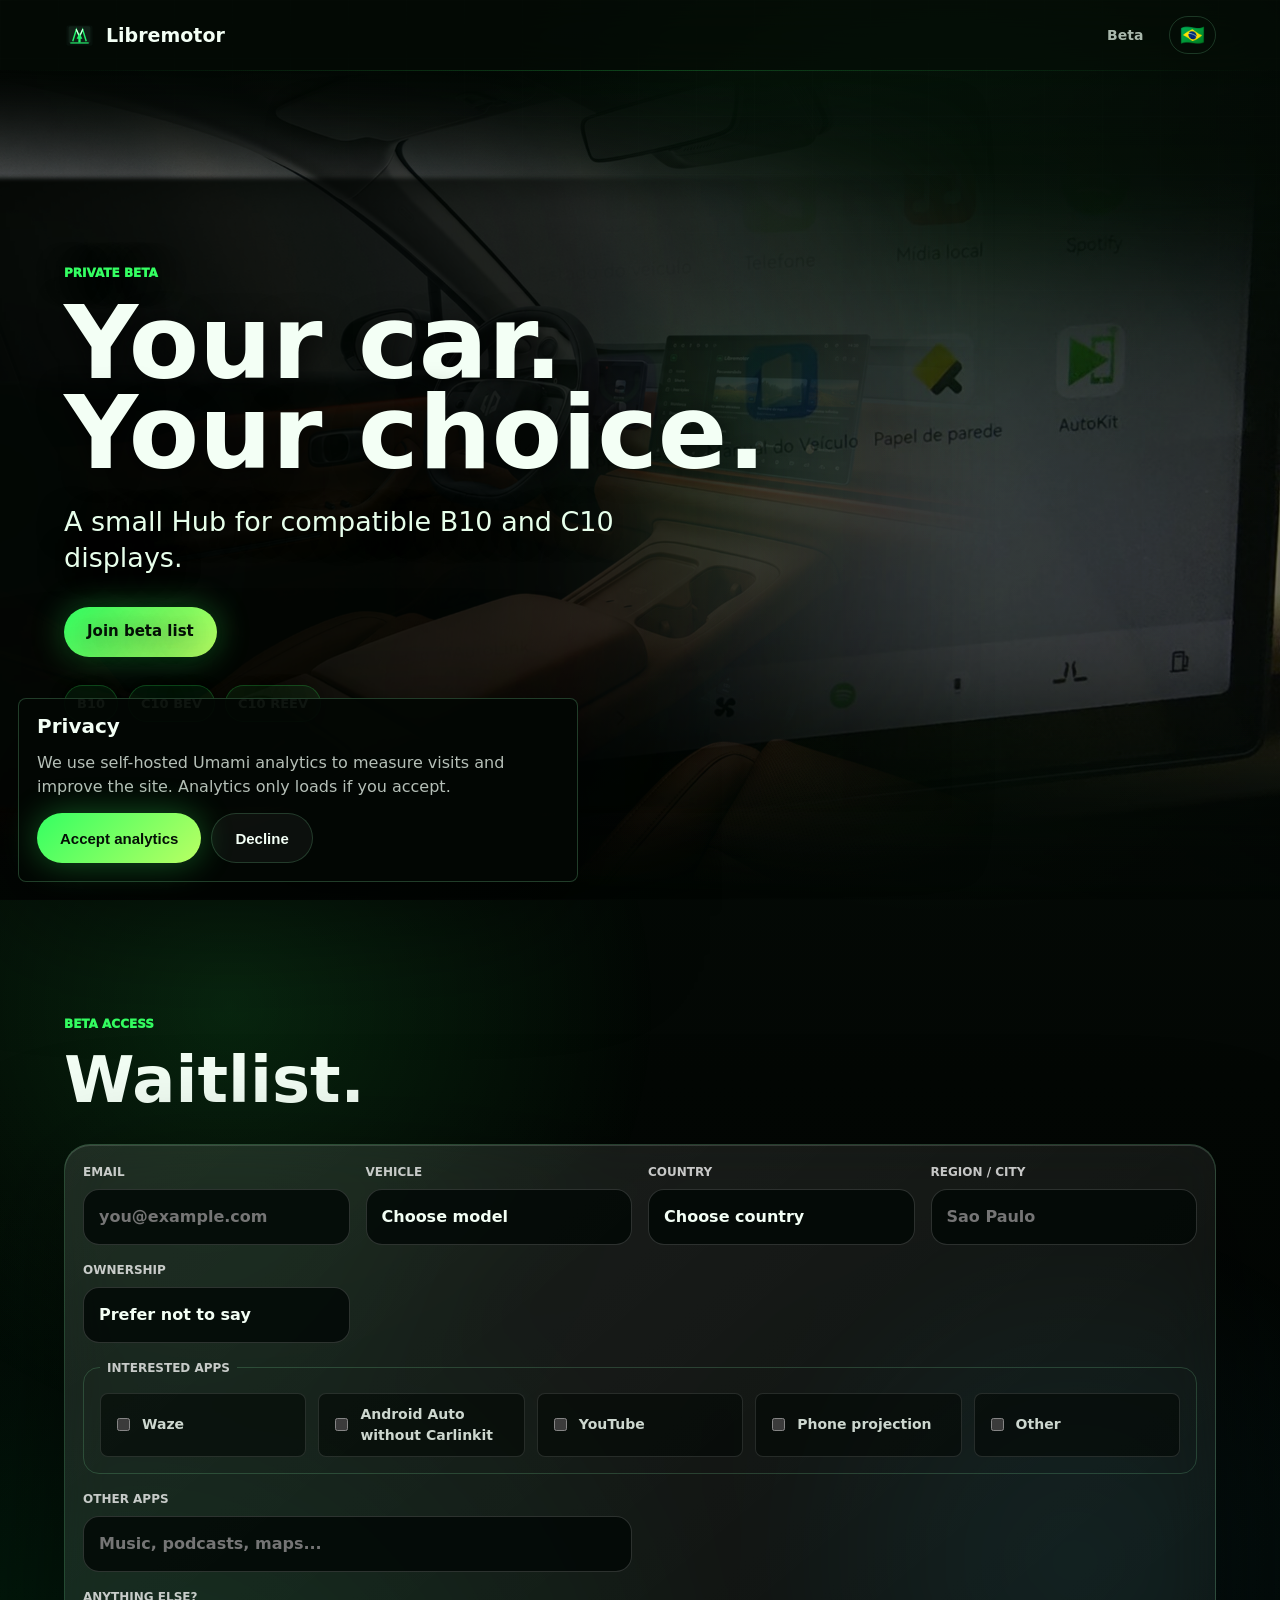
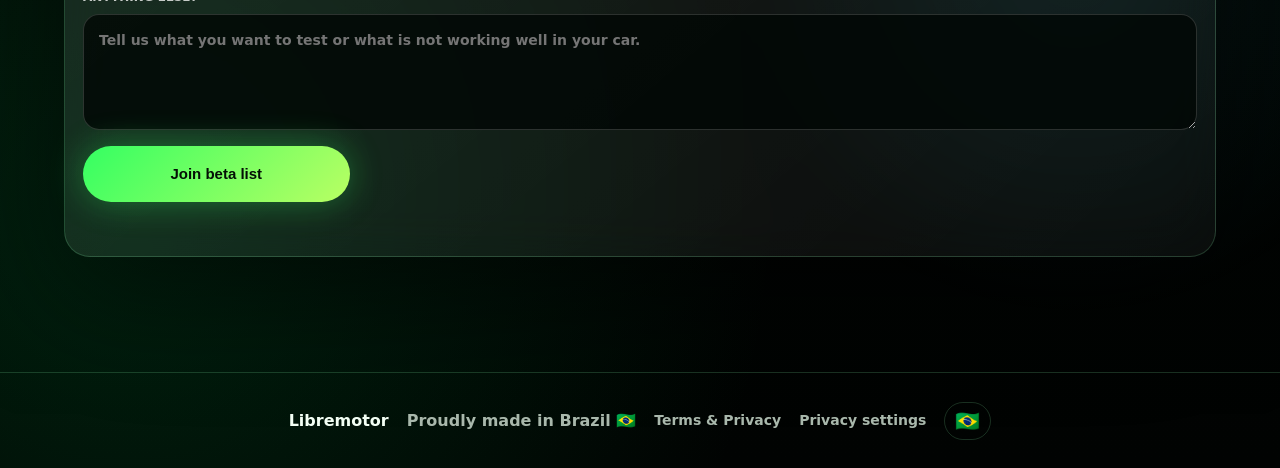
==== commit 735bdc08: "Use normalized country selects" ====
--- a/index.html
+++ b/index.html
@@ -12,6 +12,7 @@
     <link rel="icon" href="/assets/libremotor-icon.svg" type="image/svg+xml">
     <link rel="stylesheet" href="/styles.css">
     <script src="/privacy.js" defer></script>
+    <script src="/countries.js" defer></script>
     <script src="/signup.js" defer></script>
   </head>
   <body>
@@ -73,22 +74,14 @@
           </label>
           <label class="form-field">
             <span>Country</span>
-            <input name="country" autocomplete="country-name" list="country-options-en" placeholder="Brazil" required>
+            <select name="country" autocomplete="country-name" data-country-select data-country-locale="en" required>
+              <option value="">Choose country</option>
+            </select>
           </label>
           <label class="form-field">
             <span>Region / city</span>
             <input name="region" autocomplete="address-level1" placeholder="Sao Paulo">
           </label>
-          <datalist id="country-options-en">
-            <option value="Brazil"></option>
-            <option value="Portugal"></option>
-            <option value="United Kingdom"></option>
-            <option value="Germany"></option>
-            <option value="France"></option>
-            <option value="Spain"></option>
-            <option value="China"></option>
-            <option value="United States"></option>
-          </datalist>
           <label class="form-field">
             <span>Ownership</span>
             <select name="ownership_duration">
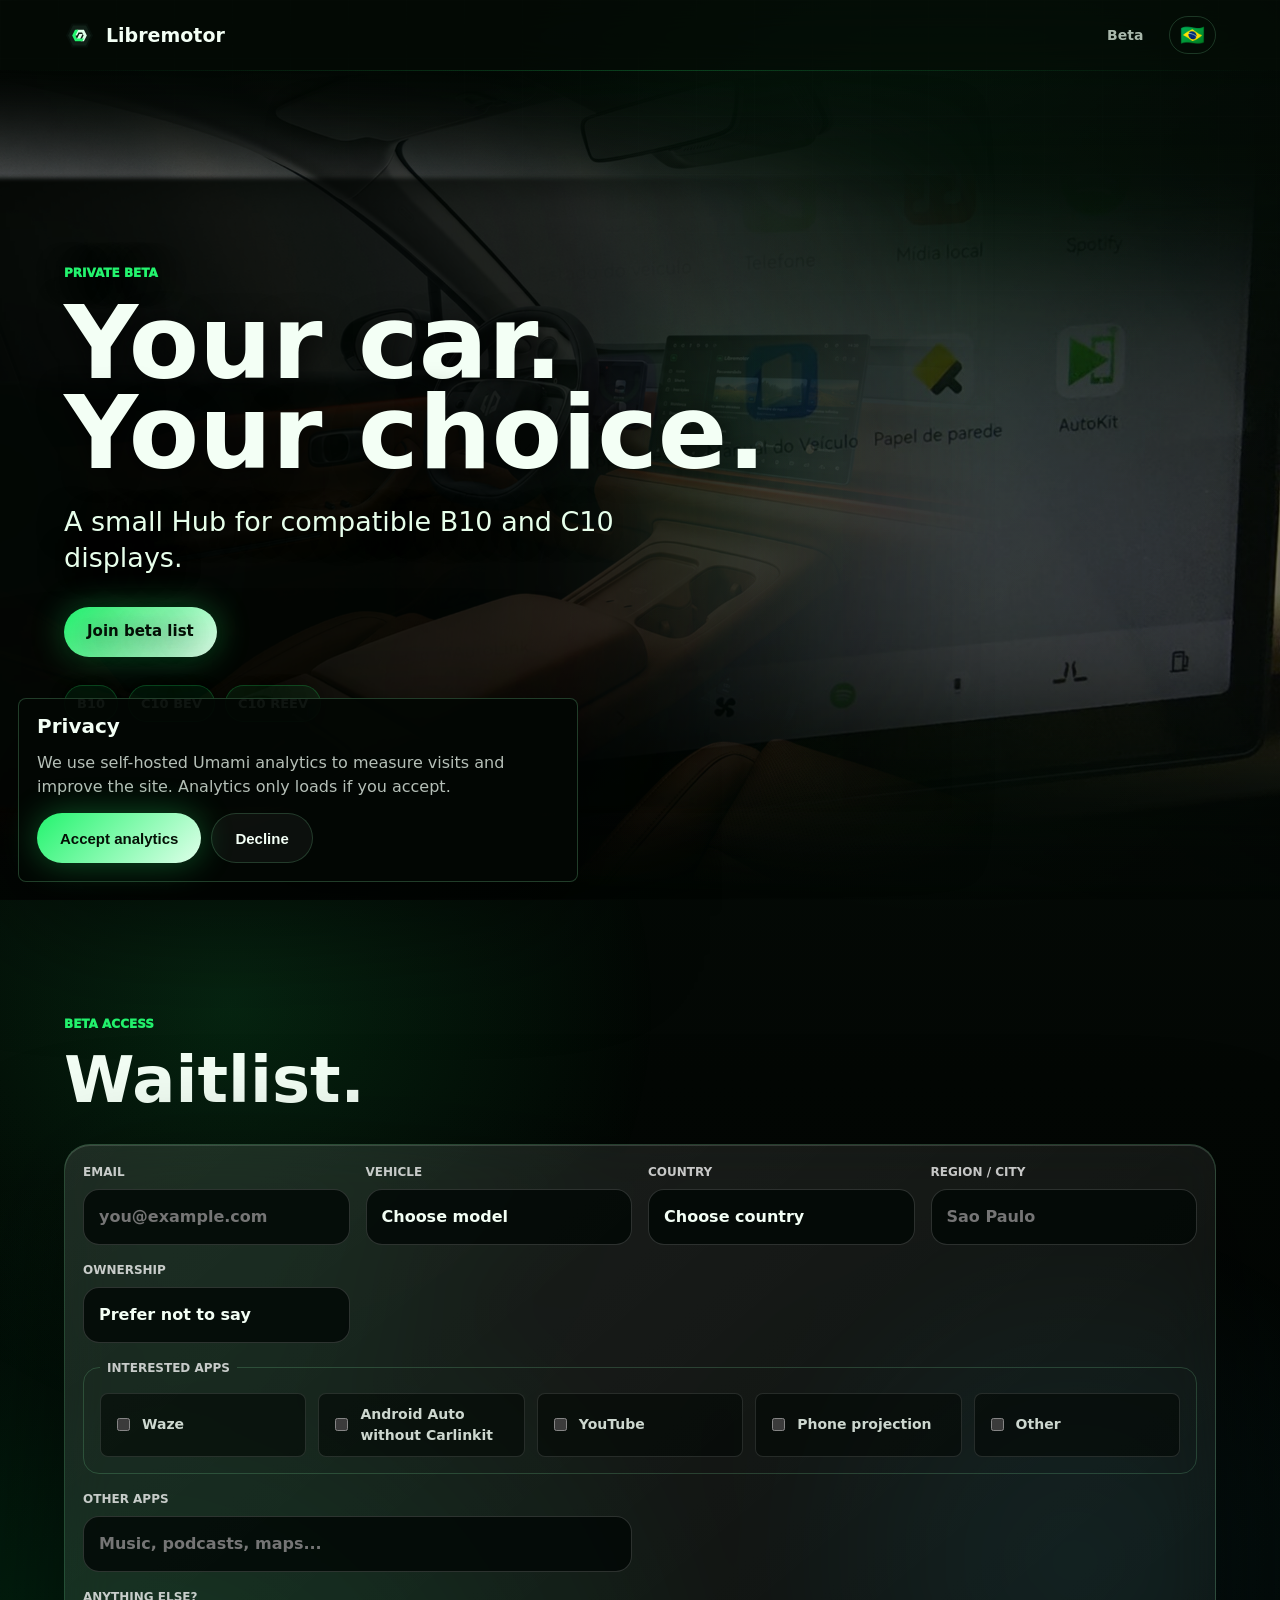
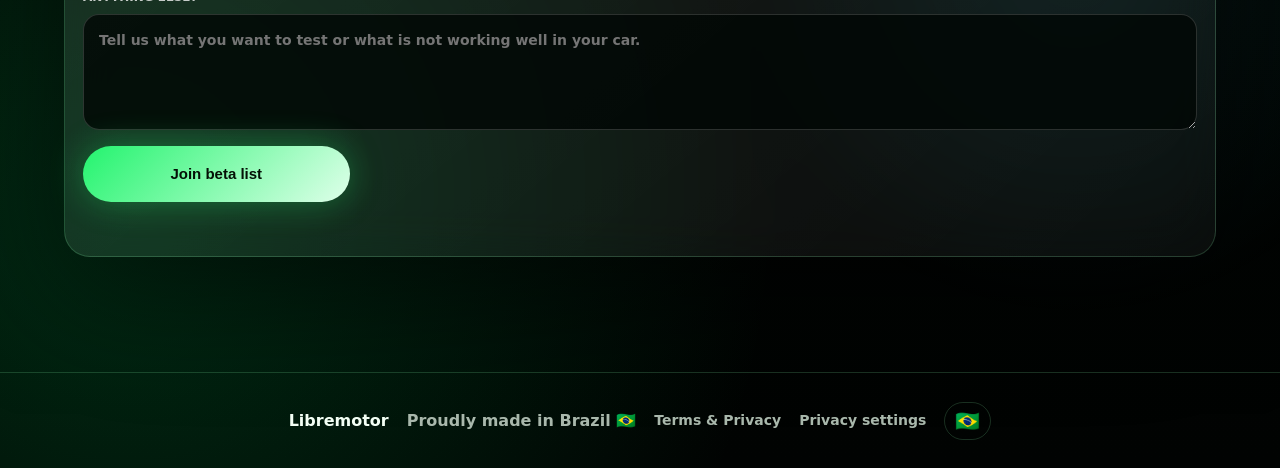
==== commit 99d620da: "Refresh Libremotor web branding assets" ====
--- a/index.html
+++ b/index.html
@@ -9,7 +9,10 @@
     >
     <title>Libremotor - Private beta for vehicle displays</title>
     <meta name="turnstile-site-key" content="0x4AAAAAADXB1t0z1bNj8YEl">
-    <link rel="icon" href="/assets/libremotor-icon.svg" type="image/svg+xml">
+    <link rel="icon" href="/favicon.svg" type="image/svg+xml">
+    <link rel="alternate icon" href="/favicon.ico">
+    <link rel="apple-touch-icon" href="/assets/apple-touch-icon.png">
+    <link rel="manifest" href="/site.webmanifest">
     <link rel="stylesheet" href="/styles.css">
     <script src="/privacy.js" defer></script>
     <script src="/countries.js" defer></script>
--- a/styles.css
+++ b/styles.css
@@ -1,16 +1,16 @@
 :root {
   color-scheme: dark;
   --bg: #030704;
-  --bg-soft: #07100a;
+  --bg-soft: #07100B;
   --panel: rgba(8, 17, 11, 0.76);
   --panel-strong: rgba(10, 24, 15, 0.92);
   --line: rgba(141, 255, 178, 0.18);
   --text: #f3fff5;
   --muted: #a9b8ac;
   --dim: rgba(243, 255, 245, 0.13);
-  --green: #34ff62;
-  --green-deep: #009940;
-  --mint: #d8ffd8;
+  --green: #23F46E;
+  --green-deep: #00C958;
+  --mint: #DFFFEA;
   --cyan: #39e8ff;
   --shadow: 0 34px 120px rgba(0, 0, 0, 0.55);
 }
@@ -25,8 +25,8 @@
 
 body {
   background:
-    radial-gradient(circle at 74% 18%, rgba(52, 255, 98, 0.18), transparent 28%),
-    radial-gradient(circle at 10% 88%, rgba(0, 153, 64, 0.2), transparent 30%),
+    radial-gradient(circle at 74% 18%, rgba(35, 244, 110, 0.18), transparent 28%),
+    radial-gradient(circle at 10% 88%, rgba(0, 201, 88, 0.2), transparent 30%),
     linear-gradient(180deg, #06110a 0%, #030704 52%, #010302 100%);
   color: var(--text);
   font-family: Inter, ui-sans-serif, system-ui, -apple-system, BlinkMacSystemFont, "Segoe UI", sans-serif;
@@ -36,8 +36,8 @@
 
 body::before {
   background:
-    linear-gradient(rgba(216, 255, 216, 0.035) 1px, transparent 1px),
-    linear-gradient(90deg, rgba(216, 255, 216, 0.025) 1px, transparent 1px);
+    linear-gradient(rgba(223, 255, 234, 0.035) 1px, transparent 1px),
+    linear-gradient(90deg, rgba(223, 255, 234, 0.025) 1px, transparent 1px);
   background-size: 58px 58px;
   content: "";
   inset: 0;
@@ -47,7 +47,7 @@
 }
 
 body::after {
-  background: linear-gradient(90deg, transparent, rgba(52, 255, 98, 0.24), transparent);
+  background: linear-gradient(90deg, transparent, rgba(35, 244, 110, 0.24), transparent);
   content: "";
   height: 1px;
   left: 0;
@@ -152,14 +152,14 @@
 }
 
 .language-link:hover {
-  background: rgba(52, 255, 98, 0.08);
-  border-color: rgba(52, 255, 98, 0.38);
+  background: rgba(35, 244, 110, 0.08);
+  border-color: rgba(35, 244, 110, 0.38);
 }
 
 .hero {
   align-items: center;
   background:
-    radial-gradient(circle at 54% 48%, rgba(52, 255, 98, 0.22), transparent 24%),
+    radial-gradient(circle at 54% 48%, rgba(35, 244, 110, 0.22), transparent 24%),
     linear-gradient(90deg, rgba(3, 7, 4, 0.96) 0%, rgba(3, 7, 4, 0.68) 38%, rgba(3, 7, 4, 0.46) 55%, rgba(3, 7, 4, 0.76) 100%);
   display: flex;
   min-height: calc(100vh - 70px);
@@ -304,9 +304,9 @@
 }
 
 .button.primary {
-  background: linear-gradient(135deg, var(--green), #b9ff63);
+  background: linear-gradient(135deg, var(--green), #DFFFEA);
   border: 0;
-  box-shadow: 0 0 34px rgba(52, 255, 98, 0.33);
+  box-shadow: 0 0 34px rgba(35, 244, 110, 0.33);
   color: #041006;
 }
 
@@ -329,8 +329,8 @@
 }
 
 .signal-row span {
-  background: rgba(52, 255, 98, 0.08);
-  border: 1px solid rgba(52, 255, 98, 0.24);
+  background: rgba(35, 244, 110, 0.08);
+  border: 1px solid rgba(35, 244, 110, 0.24);
   border-radius: 999px;
   color: var(--mint);
   font-size: 13px;
@@ -478,9 +478,9 @@
 
 .legal-callout {
   background:
-    linear-gradient(135deg, rgba(52, 255, 98, 0.16), rgba(255, 255, 255, 0.045)),
+    linear-gradient(135deg, rgba(35, 244, 110, 0.16), rgba(255, 255, 255, 0.045)),
     rgba(255, 255, 255, 0.04);
-  border: 1px solid rgba(52, 255, 98, 0.26);
+  border: 1px solid rgba(35, 244, 110, 0.26);
   border-radius: 8px;
   margin-top: 56px;
   padding: 26px;
@@ -549,7 +549,7 @@
 }
 
 .admin-tabs button.is-active {
-  background: rgba(52, 255, 98, 0.16);
+  background: rgba(35, 244, 110, 0.16);
   color: var(--text);
 }
 
@@ -662,7 +662,7 @@
 }
 
 .stat-row i {
-  background: linear-gradient(90deg, var(--green), rgba(52, 255, 98, 0.12));
+  background: linear-gradient(90deg, var(--green), rgba(35, 244, 110, 0.12));
   border-radius: 999px;
   display: block;
   height: 5px;
@@ -704,7 +704,7 @@
 }
 
 .admin-table th {
-  background: rgba(52, 255, 98, 0.08);
+  background: rgba(35, 244, 110, 0.08);
   color: var(--text);
   font-size: 12px;
   font-weight: 950;
@@ -722,7 +722,7 @@
 
 .clickable-row:hover,
 .clickable-row:focus-visible {
-  background: rgba(52, 255, 98, 0.08);
+  background: rgba(35, 244, 110, 0.08);
   outline: none;
 }
 
@@ -755,7 +755,7 @@
 }
 
 .row-actions button:hover {
-  border-color: rgba(52, 255, 98, 0.72);
+  border-color: rgba(35, 244, 110, 0.72);
 }
 
 .status-pill {
@@ -774,7 +774,7 @@
 }
 
 .status-pill.lifetime {
-  background: rgba(52, 255, 98, 0.12);
+  background: rgba(35, 244, 110, 0.12);
 }
 
 .status-pill.expired,
@@ -827,7 +827,7 @@
 
 .beta {
   background:
-    radial-gradient(circle at 18% 10%, rgba(52, 255, 98, 0.12), transparent 30%),
+    radial-gradient(circle at 18% 10%, rgba(35, 244, 110, 0.12), transparent 30%),
     radial-gradient(circle at 84% 62%, rgba(57, 232, 255, 0.08), transparent 28%);
 }
 
@@ -885,8 +885,8 @@
 .form-field input:focus,
 .form-field select:focus,
 .form-field textarea:focus {
-  border-color: rgba(52, 255, 98, 0.76);
-  box-shadow: 0 0 0 3px rgba(52, 255, 98, 0.14);
+  border-color: rgba(35, 244, 110, 0.76);
+  box-shadow: 0 0 0 3px rgba(35, 244, 110, 0.14);
 }
 
 .interest-options {
